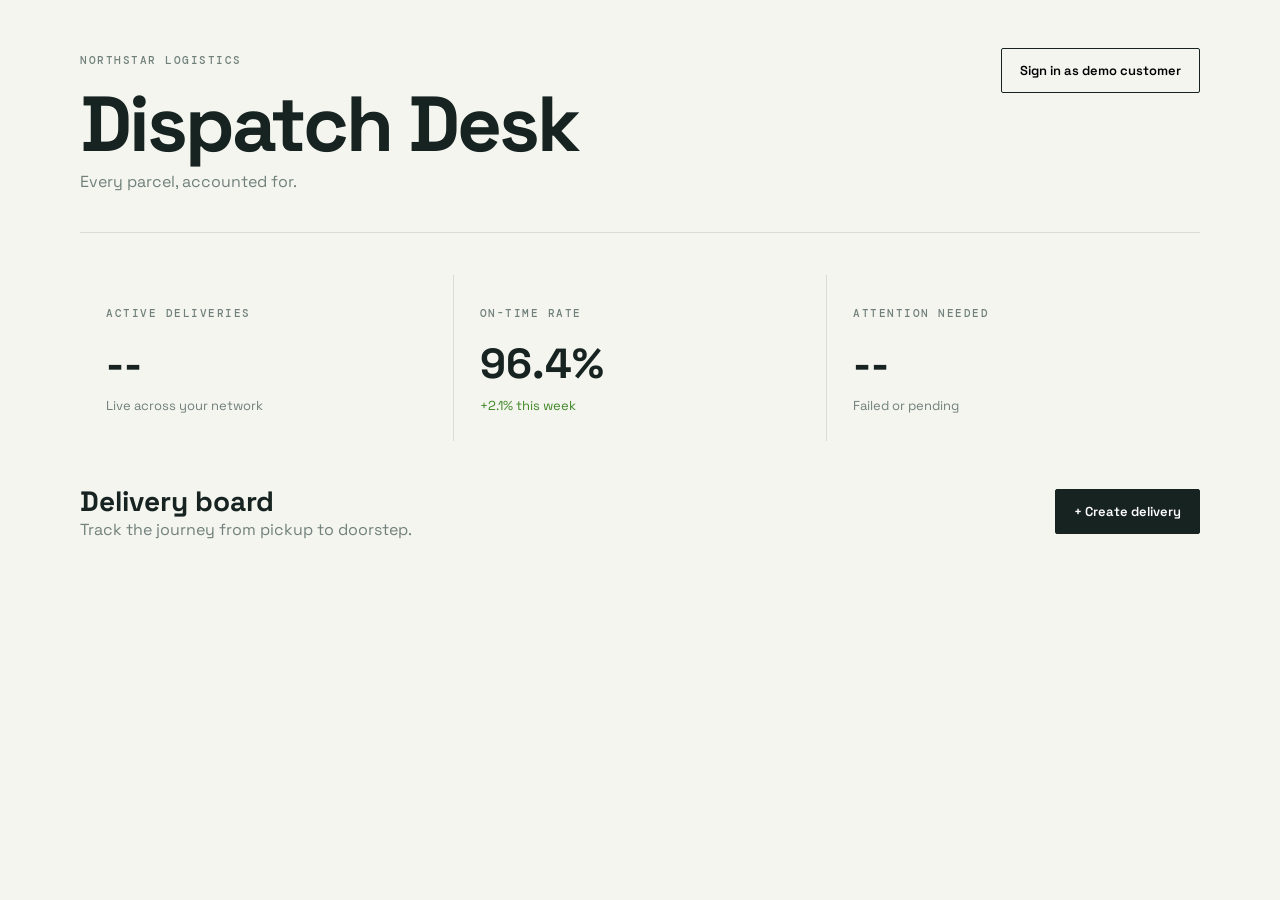
==== frontend/index.html @ a4231c74 "Initial Last-Mile Delivery platform" ====
<!doctype html><html><head><meta charset="utf-8"><meta name="viewport" content="width=device-width,initial-scale=1"><title>Dispatch Desk</title><link rel="stylesheet" href="styles.css"></head><body><main><header><div><span class="eyebrow">NORTHSTAR LOGISTICS</span><h1>Dispatch Desk</h1><p>Every parcel, accounted for.</p></div><div id="session"><button onclick="login()">Sign in as demo customer</button></div></header><section class="stats"><article><small>ACTIVE DELIVERIES</small><strong id="active">--</strong><span>Live across your network</span></article><article><small>ON-TIME RATE</small><strong>96.4%</strong><span class="good">+2.1% this week</span></article><article><small>ATTENTION NEEDED</small><strong id="attention">--</strong><span>Failed or pending</span></article></section><section class="toolbar"><div><h2>Delivery board</h2><p>Track the journey from pickup to doorstep.</p></div><button class="primary" onclick="showForm()">+ Create delivery</button></section><div id="form" class="panel hidden"><h3>New delivery</h3><div class="grid"><input id="pickup" placeholder="Pickup address"><input id="drop" placeholder="Drop address"><input id="pp" placeholder="Pickup pincode" value="110001"><input id="dp" placeholder="Drop pincode" value="560001"><input id="weight" type="number" placeholder="Actual weight (kg)" value="2"><input id="dims" placeholder="L x B x H (cm)" value="20 x 20 x 20"><select id="kind"><option>B2C</option><option>B2B</option></select><select id="payment"><option>Prepaid</option><option>COD</option></select></div><button class="primary" onclick="createOrder()">Calculate & place order</button><output id="quote"></output></div><div id="orders" class="orders"></div></main><script src="config.js"></script><script src="app.js"></script></body></html>
---- frontend/styles.css ----
@import url('https://fonts.googleapis.com/css2?family=DM+Mono:wght@400;500&family=Space+Grotesk:wght@400;500;600;700&display=swap');:root{--ink:#172321;--muted:#71807b;--paper:#f4f5ef;--line:#d9ddd2;--orange:#ff754c}*{box-sizing:border-box}body{margin:0;background:var(--paper);color:var(--ink);font-family:'Space Grotesk',sans-serif}main{max-width:1180px;margin:auto;padding:48px 30px}header{display:flex;justify-content:space-between;align-items:flex-start;border-bottom:1px solid var(--line);padding-bottom:40px}.eyebrow,small{font:500 11px 'DM Mono',monospace;letter-spacing:1.5px;color:var(--muted)}h1{font-size:clamp(42px,7vw,78px);line-height:.95;letter-spacing:-3px;margin:18px 0 10px}h2{font-size:28px;margin:0}h3{margin-top:0}p{color:var(--muted);margin:0}button{border:1px solid var(--ink);background:transparent;padding:13px 18px;font:600 13px 'Space Grotesk';cursor:pointer;border-radius:2px}button:hover{background:var(--ink);color:white}.primary{background:var(--ink);color:white}.stats{display:grid;grid-template-columns:repeat(3,1fr);gap:1px;background:var(--line);margin:42px 0}.stats article{background:var(--paper);padding:26px}.stats strong{display:block;font-size:42px;margin:15px 0 4px}.stats span{color:var(--muted);font-size:13px}.good{color:#3f8725!important}.toolbar{display:flex;justify-content:space-between;align-items:center;margin:38px 0 20px}.panel{background:#fff;border:1px solid var(--line);padding:25px;margin-bottom:25px}.grid{display:grid;grid-template-columns:repeat(4,1fr);gap:10px;margin:18px 0}input,select{width:100%;padding:13px;border:1px solid var(--line);background:var(--paper);font:14px 'Space Grotesk'}.panel output{display:block;margin:18px 0 0;color:var(--orange);font-weight:600}.order{display:grid;grid-template-columns:72px 1.5fr 1fr 100px 130px;align-items:center;border-top:1px solid var(--line);padding:22px 0;gap:18px}.order:first-child{border-top:2px solid var(--ink)}.order-id{font:14px 'DM Mono';color:var(--muted)}.route{font-weight:600}.route small{display:block;margin-top:6px;font-family:'Space Grotesk';letter-spacing:0}.status{font:12px 'DM Mono';padding:7px 9px;background:#e3eadc;border-radius:20px;text-align:center}.price{text-align:right;font-weight:600}.hidden{display:none}@media(max-width:700px){main{padding:28px 18px}header{display:block}header button{margin-top:24px}.stats{grid-template-columns:1fr}.toolbar{align-items:flex-start;gap:15px;flex-direction:column}.grid{grid-template-columns:1fr 1fr}.order{grid-template-columns:45px 1fr 95px}.order .price{grid-column:2;text-align:left}.order .agent{display:none}h1{letter-spacing:-2px}}
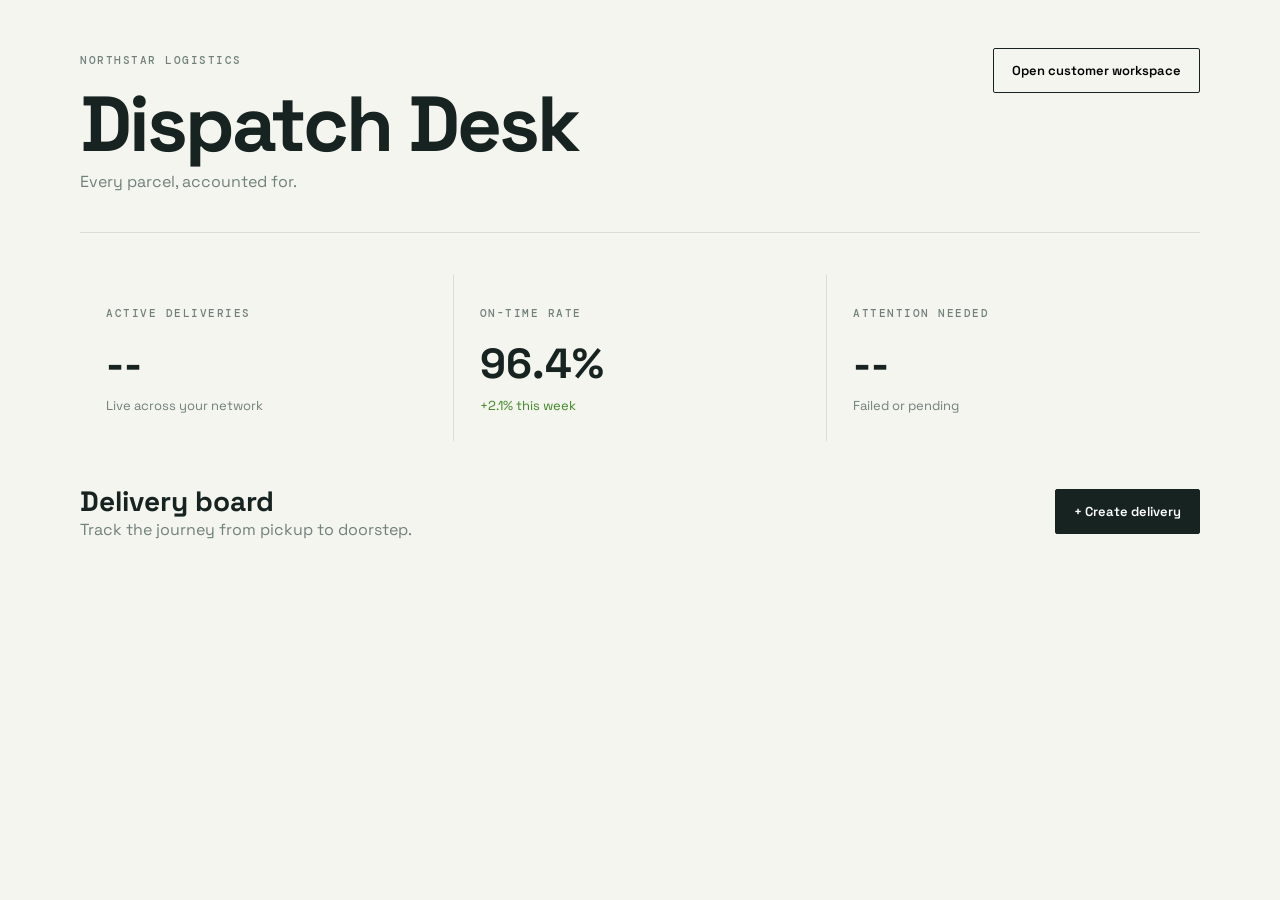
==== commit 9c4a1969: "Polish submission presentation" ====
--- a/frontend/index.html
+++ b/frontend/index.html
@@ -1 +1 @@
-<!doctype html><html><head><meta charset="utf-8"><meta name="viewport" content="width=device-width,initial-scale=1"><title>Dispatch Desk</title><link rel="stylesheet" href="styles.css"></head><body><main><header><div><span class="eyebrow">NORTHSTAR LOGISTICS</span><h1>Dispatch Desk</h1><p>Every parcel, accounted for.</p></div><div id="session"><button onclick="login()">Sign in as demo customer</button></div></header><section class="stats"><article><small>ACTIVE DELIVERIES</small><strong id="active">--</strong><span>Live across your network</span></article><article><small>ON-TIME RATE</small><strong>96.4%</strong><span class="good">+2.1% this week</span></article><article><small>ATTENTION NEEDED</small><strong id="attention">--</strong><span>Failed or pending</span></article></section><section class="toolbar"><div><h2>Delivery board</h2><p>Track the journey from pickup to doorstep.</p></div><button class="primary" onclick="showForm()">+ Create delivery</button></section><div id="form" class="panel hidden"><h3>New delivery</h3><div class="grid"><input id="pickup" placeholder="Pickup address"><input id="drop" placeholder="Drop address"><input id="pp" placeholder="Pickup pincode" value="110001"><input id="dp" placeholder="Drop pincode" value="560001"><input id="weight" type="number" placeholder="Actual weight (kg)" value="2"><input id="dims" placeholder="L x B x H (cm)" value="20 x 20 x 20"><select id="kind"><option>B2C</option><option>B2B</option></select><select id="payment"><option>Prepaid</option><option>COD</option></select></div><button class="primary" onclick="createOrder()">Calculate & place order</button><output id="quote"></output></div><div id="orders" class="orders"></div></main><script src="config.js"></script><script src="app.js"></script></body></html>+<!doctype html><html><head><meta charset="utf-8"><meta name="viewport" content="width=device-width,initial-scale=1"><title>Dispatch Desk</title><link rel="stylesheet" href="styles.css"></head><body><main><header><div><span class="eyebrow">NORTHSTAR LOGISTICS</span><h1>Dispatch Desk</h1><p>Every parcel, accounted for.</p></div><div id="session"><button onclick="login()">Open customer workspace</button></div></header><section class="stats"><article><small>ACTIVE DELIVERIES</small><strong id="active">--</strong><span>Live across your network</span></article><article><small>ON-TIME RATE</small><strong>96.4%</strong><span class="good">+2.1% this week</span></article><article><small>ATTENTION NEEDED</small><strong id="attention">--</strong><span>Failed or pending</span></article></section><section class="toolbar"><div><h2>Delivery board</h2><p>Track the journey from pickup to doorstep.</p></div><button class="primary" onclick="showForm()">+ Create delivery</button></section><div id="form" class="panel hidden"><h3>New delivery</h3><div class="grid"><input id="pickup" placeholder="Pickup address"><input id="drop" placeholder="Drop address"><input id="pp" placeholder="Pickup pincode" value="110001"><input id="dp" placeholder="Drop pincode" value="560001"><input id="weight" type="number" placeholder="Actual weight (kg)" value="2"><input id="dims" placeholder="L x B x H (cm)" value="20 x 20 x 20"><select id="kind"><option>B2C</option><option>B2B</option></select><select id="payment"><option>Prepaid</option><option>COD</option></select></div><button class="primary" onclick="createOrder()">Calculate & place order</button><output id="quote"></output></div><div id="orders" class="orders"></div></main><script src="app.js"></script></body></html>
